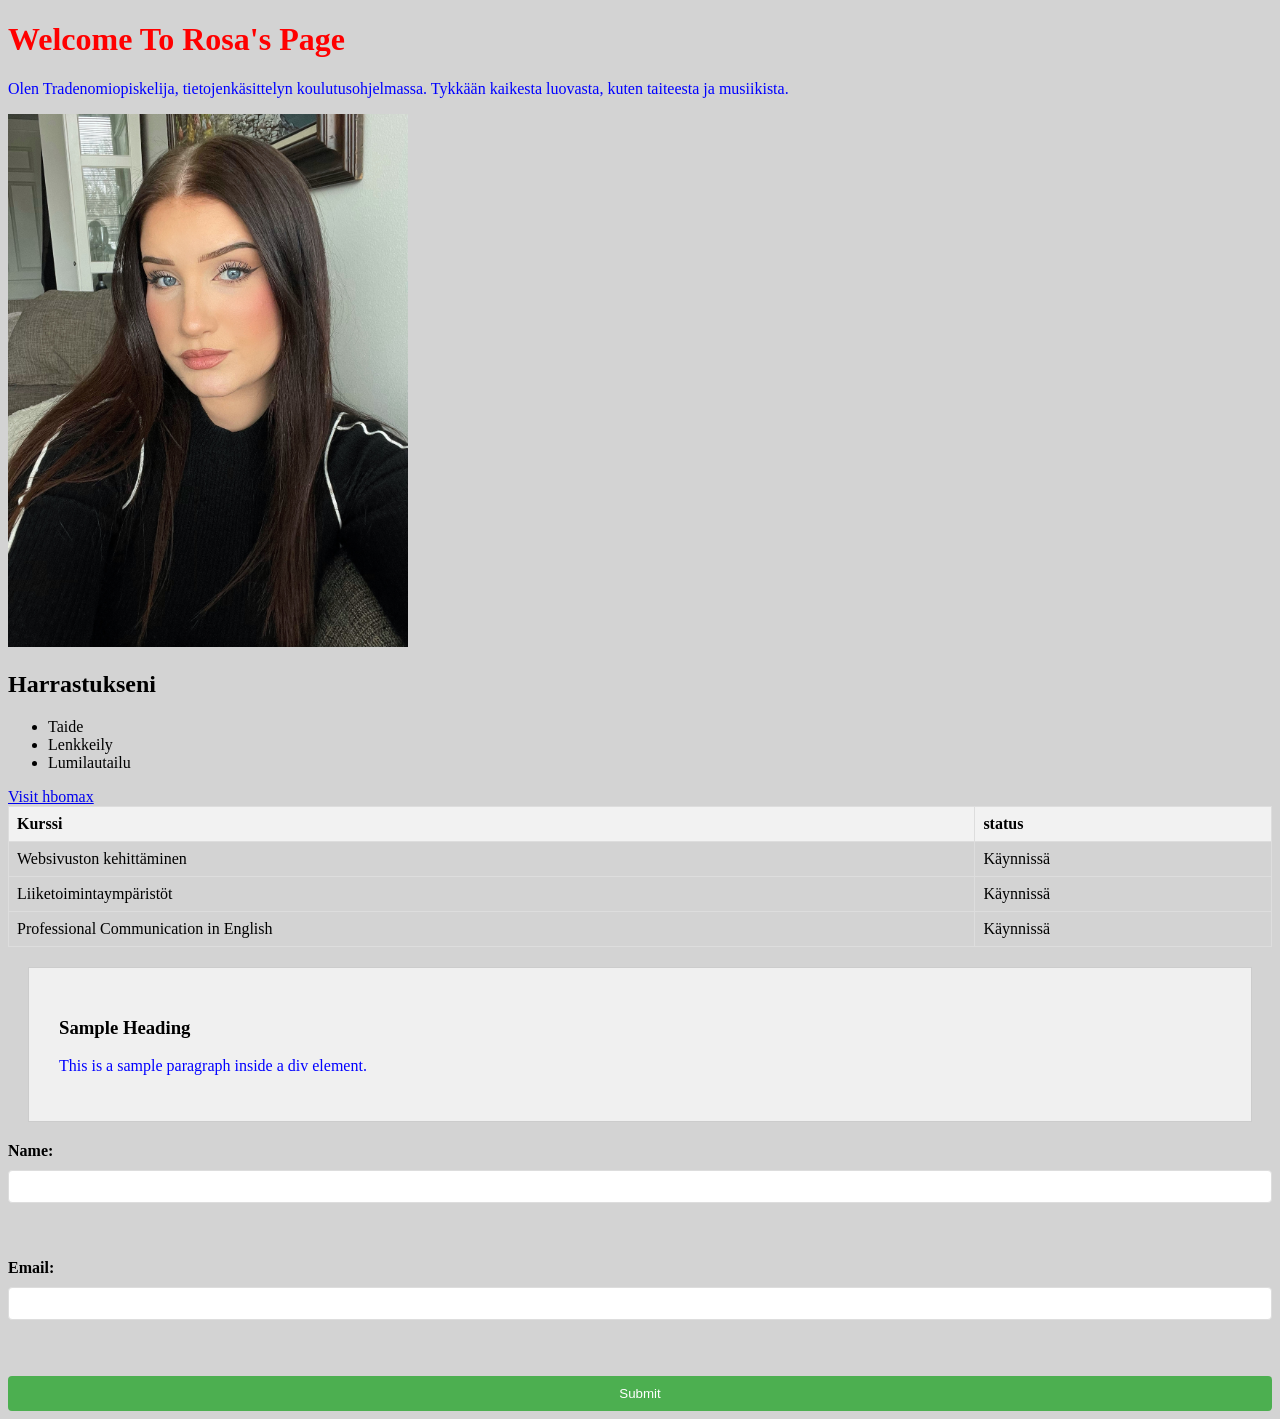
==== index.html @ 65e0bff0 "Add initial HTML structure and CSS styles for Rosa's webpage" ====
<!DOCTYPE html>
<html lang="fi">

<head>
    <meta charset="UTF-8">
    <meta name="viewport" content="width=device-width, initial-scale=1.0">
    <title> Rosan html sivu</title>

    <link rel="stylesheet" href="./style.css">

</head>

<body>

    <h1 style="color: red;">Welcome To Rosa's Page</h1>
    <p>
        Olen Tradenomiopiskelija, tietojenkäsittelyn koulutusohjelmassa. Tykkään
        kaikesta luovasta, kuten taiteesta ja musiikista.
    </p>
    <img src="omakuva.JPG" width="400" alt="kuvalinkki on rikki...">

    <h2>Harrastukseni</h2>
    <ul>
        <li>Taide</li>
        <li>Lenkkeily</li>
        <li>Lumilautailu</li>
    </ul>
    <a href="https://www.hbomax.com/fi/fi">Visit hbomax</a>

    <table>
        <tr>
            <th>Kurssi</th>
            <th>status</th>
        </tr>
        <tr>
            <td>Websivuston kehittäminen</td>
            <td>Käynnissä</td>
        </tr>
        <tr>
            <td>Liiketoimintaympäristöt</td>
            <td>Käynnissä</td>
        </tr>
        <tr>
            <td>Professional Communication in English</td>
            <td>Käynnissä</td>
        </tr>
    </table>

    <div class="content-box">
        <h3>Sample Heading</h3>
        <p>This is a sample paragraph inside a div element.</p>
    </div>

    <form>
        <label for="name">Name:</label>
        <input type="text" id="name" name="name">
        <br>
        <br>
        <label for="email">Email:</label>
        <input type="email" id="email" name="email">
        <br>
        <br>
        <input type="submit" value="Submit">
    </form>
</body>

</html>
---- style.css ----
p {
      color: blue;
    }
    
    body {
      background-color: lightgray;
    }
    
    h1 {
      font-size: 2em;
    }
    .content-box {
  padding: 30px;
  margin: 20px;
  background-color: #f0f0f0;
  border: 1px solid #ccc;
}
table {
      width: 100%;
      border-collapse: collapse;
    }
    
    th, td {
      border: 1px solid #ddd;
      padding: 8px;
      text-align: left;
    }
    
    th {
      background-color: #f2f2f2;
    }
    
    form {
      display: flex;
      flex-direction: column;
      gap: 10px;
    }
    
    label {
      font-weight: bold;
    }
    
    input[type="text"], input[type="email"] {
      padding: 8px;
      border: 1px solid #ddd;
      border-radius: 4px;
    }
    
    input[type="submit"] {
      background-color: #4CAF50;
      color: white;
      padding: 10px;
      border: none;
      border-radius: 4px;
      cursor: pointer;
    }
    
    input[type="submit"]:hover {
      background-color: #45a049;
    }
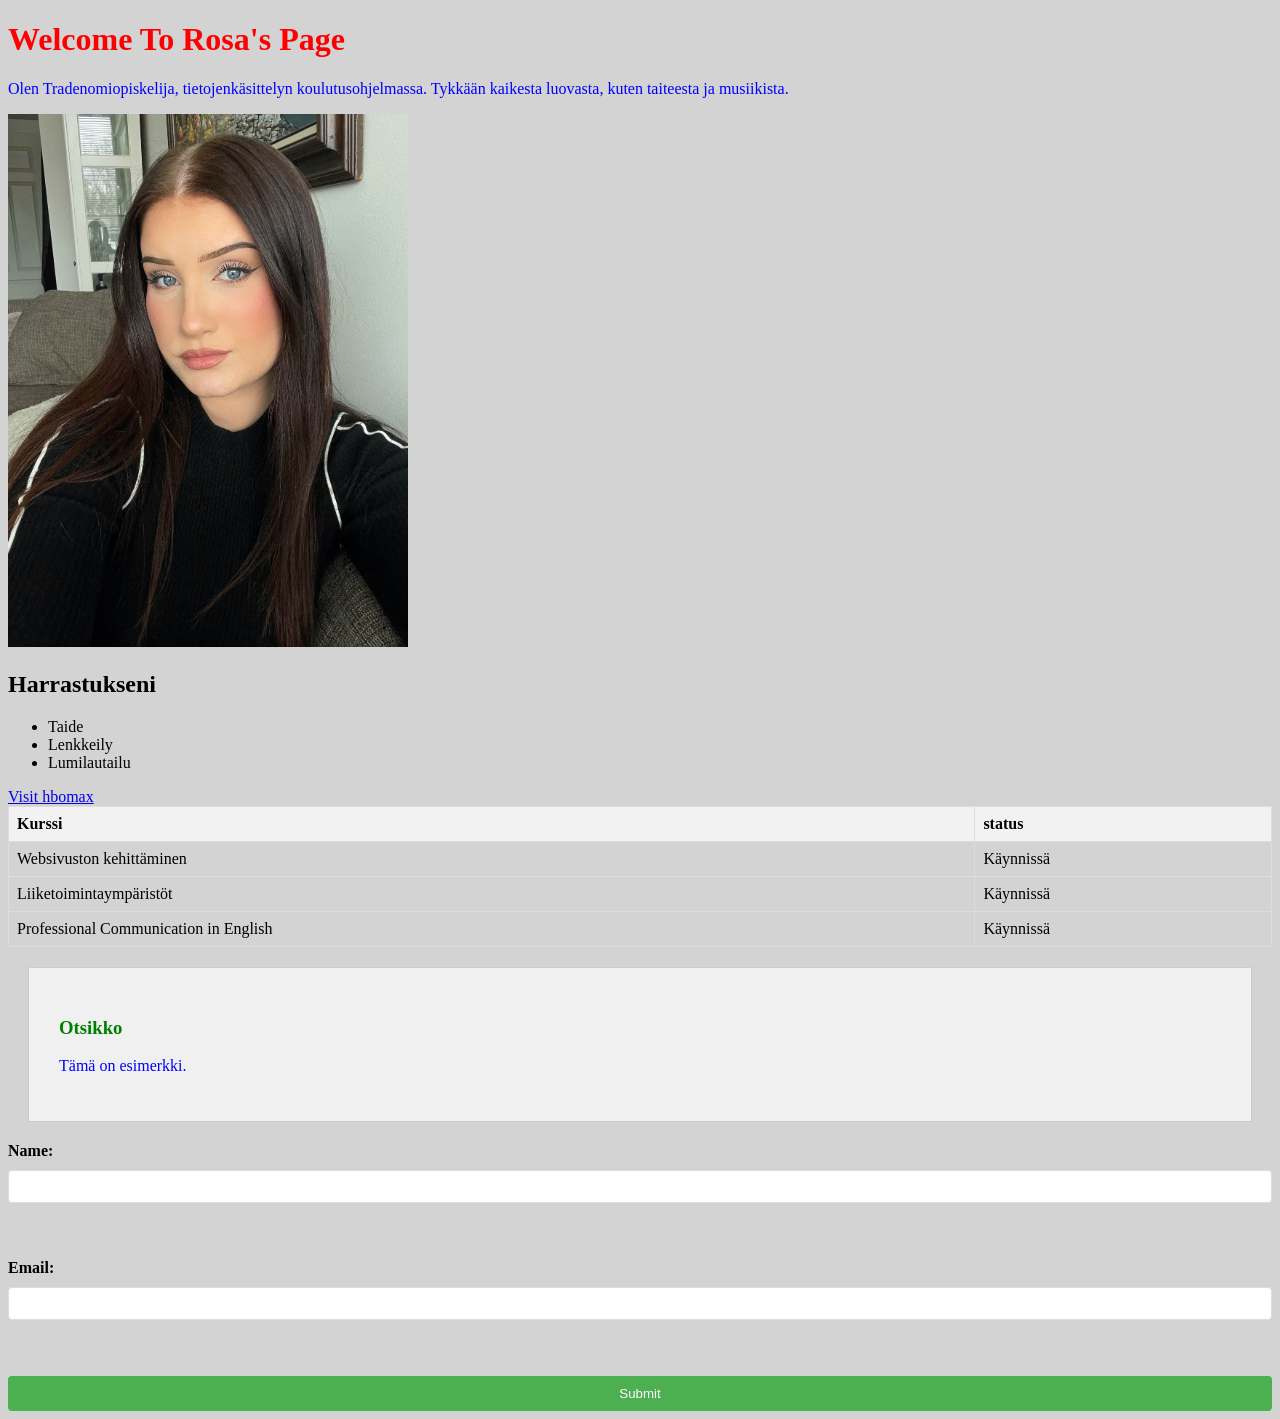
==== commit 1206a9c3: "lisätty tyylit" ====
--- a/index.html
+++ b/index.html
@@ -7,6 +7,12 @@
     <title> Rosan html sivu</title>
 
     <link rel="stylesheet" href="./style.css">
+
+    <style>
+    h3 {
+      color: green;
+    }
+    </style>
 
 </head>
 
@@ -47,8 +53,8 @@
     </table>
 
     <div class="content-box">
-        <h3>Sample Heading</h3>
-        <p>This is a sample paragraph inside a div element.</p>
+        <h3>Otsikko</h3>
+        <p>Tämä on esimerkki.</p>
     </div>
 
     <form>
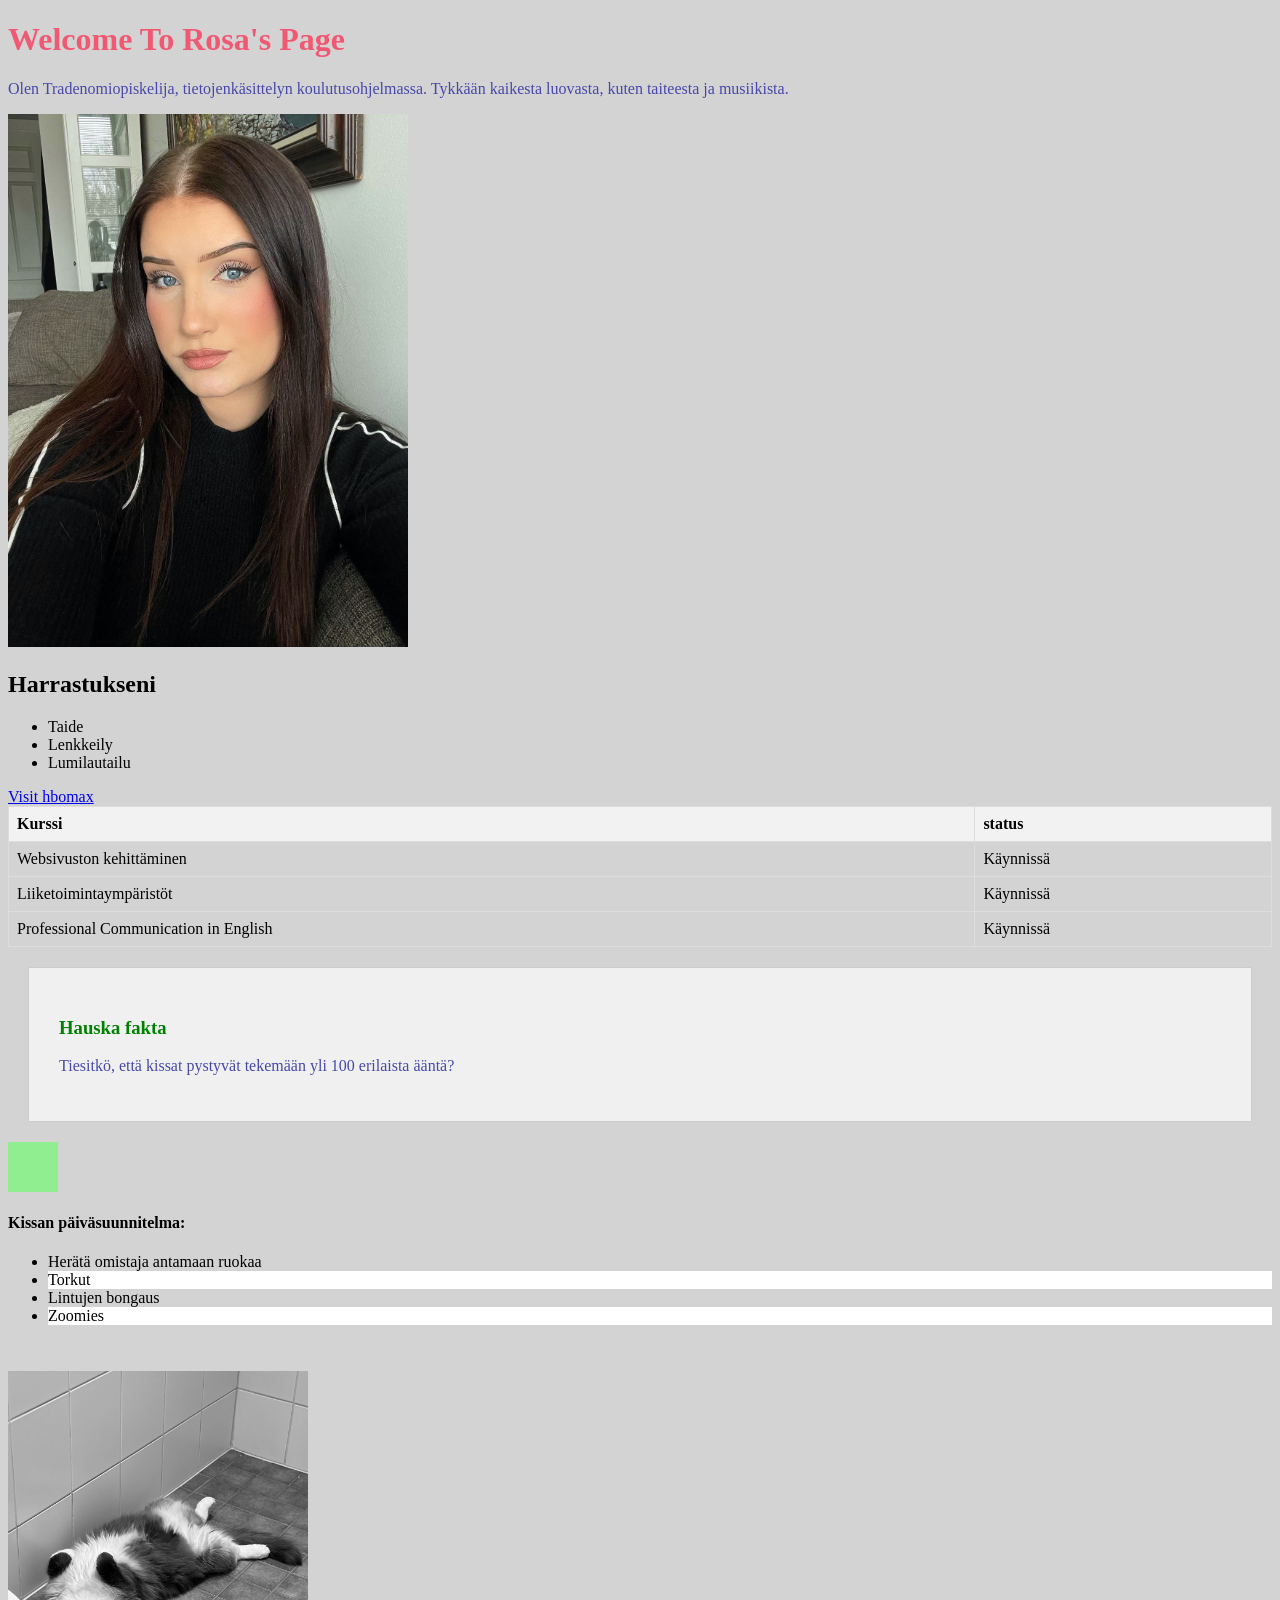
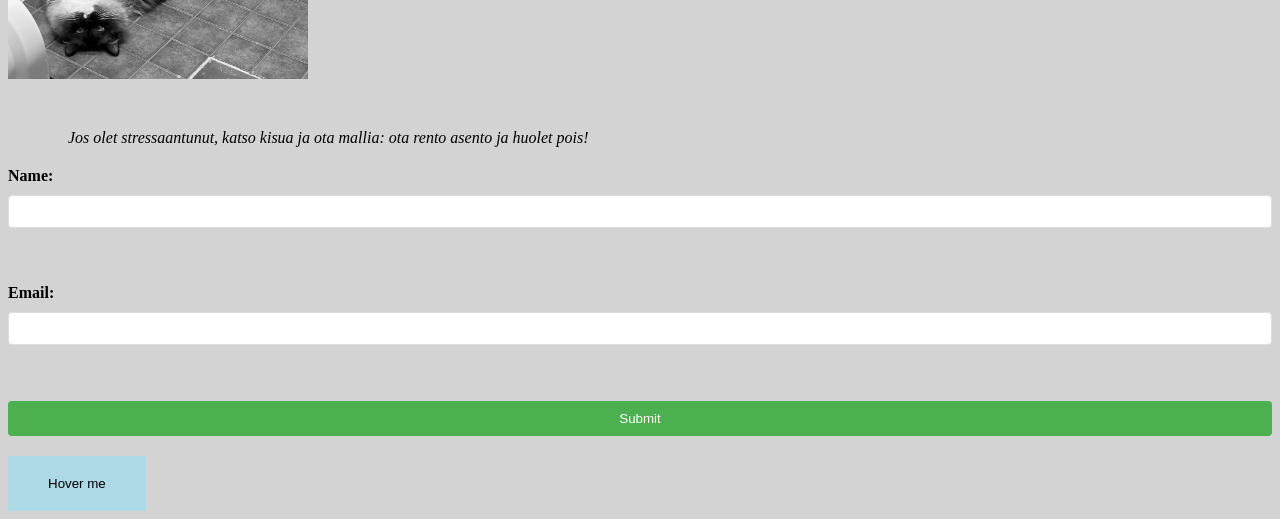
==== commit 8f7365b4: "Add files via upload" ====
--- a/index.html
+++ b/index.html
@@ -18,7 +18,7 @@
 
 <body>
 
-    <h1 style="color: red;">Welcome To Rosa's Page</h1>
+    <h1 style="color: rgb(241, 89, 114);">Welcome To Rosa's Page</h1>
     <p>
         Olen Tradenomiopiskelija, tietojenkäsittelyn koulutusohjelmassa. Tykkään
         kaikesta luovasta, kuten taiteesta ja musiikista.
@@ -53,9 +53,24 @@
     </table>
 
     <div class="content-box">
-        <h3>Otsikko</h3>
-        <p>Tämä on esimerkki.</p>
+        <h3>Hauska fakta</h3>
+        <p>Tiesitkö, että kissat pystyvät tekemään yli 100 erilaista ääntä?</p>
     </div>
+
+    <div class="animation-box"></div>
+<h4 class="pseudo-otsikko">Kissan päiväsuunnitelma: </h4>
+<ul class="pseudo-list">
+        <li>Herätä omistaja antamaan ruokaa</li>
+        <li>Torkut</li>
+        <li>Lintujen bongaus</li>
+        <li>Zoomies</li>
+      </ul>
+
+      <img src="kisu.jpg" alt="kisu" class="filter-image">
+
+<blockquote class="quote">
+        Jos olet stressaantunut, katso kisua ja ota mallia: ota rento asento ja huolet pois!
+      </blockquote>
 
     <form>
         <label for="name">Name:</label>
@@ -68,6 +83,7 @@
         <br>
         <input type="submit" value="Submit">
     </form>
+    <button class="transition-button">Hover me</button>
 </body>
 
-</html>+</html>
--- a/style.css
+++ b/style.css
@@ -1,5 +1,5 @@
 p {
-      color: blue;
+      color: rgb(72, 72, 171);
     }
     
     body {
@@ -57,4 +57,69 @@
     
     input[type="submit"]:hover {
       background-color: #45a049;
-    }+    }
+
+    .transition-button {
+        background-color: lightblue;
+        padding: 20px 40px;
+        border: none;
+        cursor: pointer;
+        transition: background-color 0.3s ease;
+        margin-top: 20px;
+      }
+      
+      .transition-button:hover {
+        background-color: lightcoral;
+      }
+      .animation-box {
+        width: 50px;
+        height: 50px;
+        background-color: lightgreen;
+        position: relative;
+        animation: move 2s infinite alternate;
+        margin-top: 20px;
+        margin-bottom: 20px;
+      }
+      
+      @keyframes move {
+        from {
+          left: 0;
+        }
+        to {
+          left: 100px;
+        }
+      }
+      .pseudo-list li:nth-child(odd) {
+        background-color: lightgray;
+      }
+      
+      .pseudo-list li:nth-child(even) {
+        background-color: white;
+      }
+
+      .filter-image {
+        filter: grayscale(100%);
+        transition: filter 0.3s ease;
+        width: 300px;
+        height: auto;
+        margin: 30px 0;
+      }
+      
+      .filter-image:hover {
+        filter: grayscale(0%);
+      }
+      .quote {
+        position: relative;
+        padding-left: 20px;
+        font-style: italic;
+        margin-bottom: 20px;
+      }
+      
+      .quote::before {
+        content: '“';
+        font-size: 40px;
+        position: absolute;
+        left: 0;
+        top: 0;
+        color: lightgray;
+      }
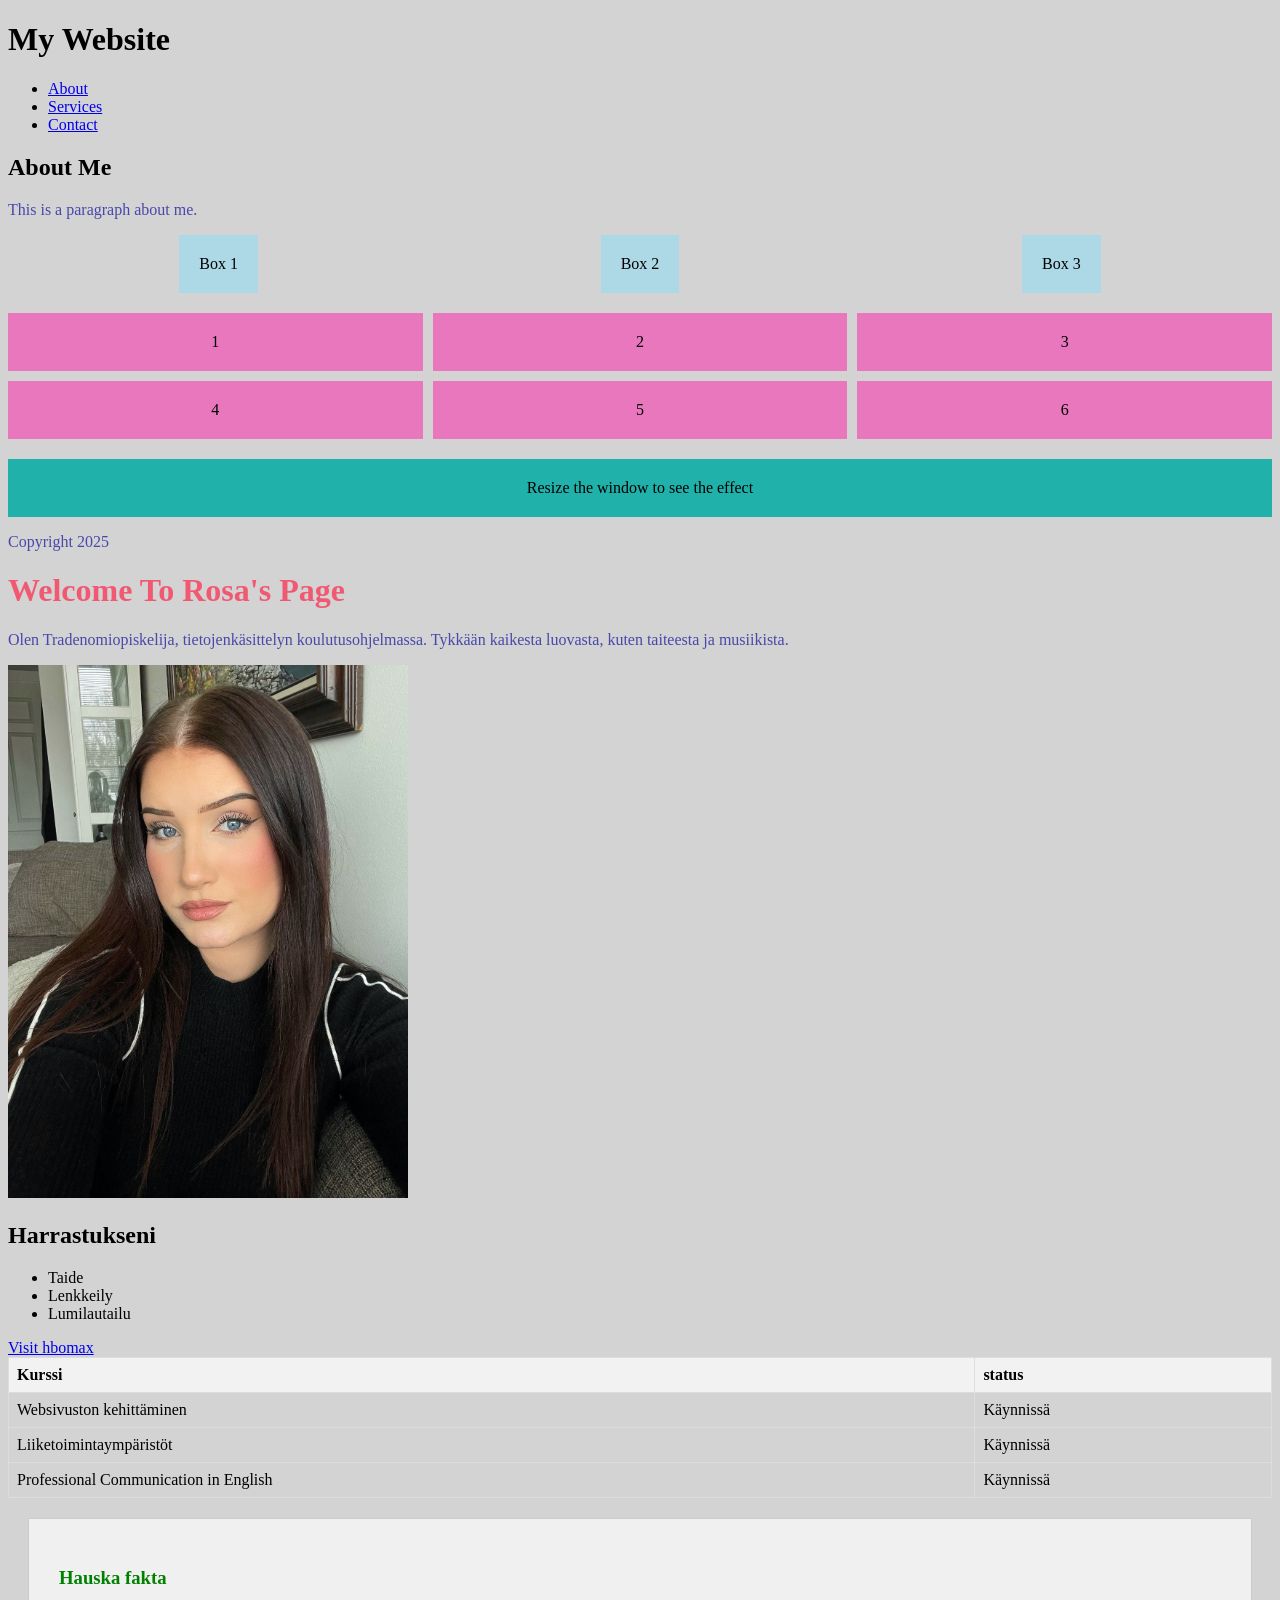
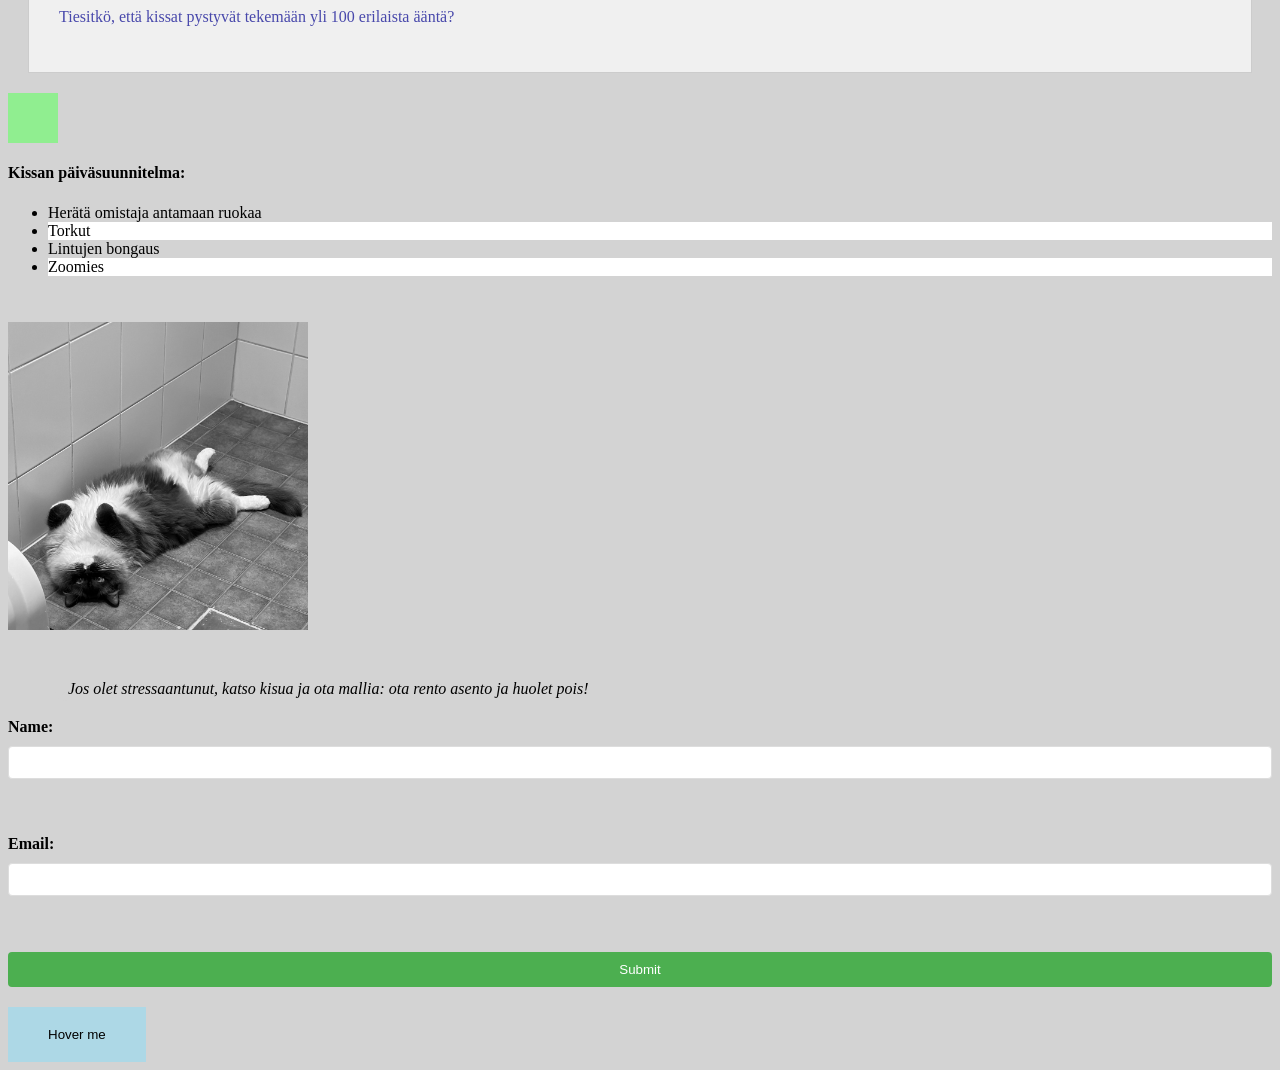
==== commit 7a32b60d: "Add files via upload" ====
--- a/index.html
+++ b/index.html
@@ -18,6 +18,42 @@
 
 <body>
 
+<header>
+  <h1>My Website</h1>
+  <nav>
+    <ul>
+      <li><a href="#about">About</a></li>
+      <li><a href="#services">Services</a></li>
+      <li><a href="#contact">Contact</a></li>
+    </ul>
+  </nav>
+</header>
+
+<main>
+  <section id="about">
+    <h2>About Me</h2>
+    <p>This is a paragraph about me.</p>
+    <div class="flex-container">
+  <div class="box">Box 1</div>
+  <div class="box">Box 2</div>
+  <div class="box">Box 3</div>
+</div>
+  </section>
+  <div class="grid-container">
+  <div class="grid-item">1</div>
+  <div class="grid-item">2</div>
+  <div class="grid-item">3</div>
+  <div class="grid-item">4</div>
+  <div class="grid-item">5</div>
+  <div class="grid-item">6</div>
+</div>
+<div class="responsive-box">Resize the window to see the effect</div>
+</main>
+
+<footer>
+  <p>Copyright 2025</p>
+</footer>
+
     <h1 style="color: rgb(241, 89, 114);">Welcome To Rosa's Page</h1>
     <p>
         Olen Tradenomiopiskelija, tietojenkäsittelyn koulutusohjelmassa. Tykkään
@@ -31,7 +67,7 @@
         <li>Lenkkeily</li>
         <li>Lumilautailu</li>
     </ul>
-    <a href="https://www.hbomax.com/fi/fi">Visit hbomax</a>
+    <a href="https://www.hbomax.com/fi/fi">Visit hbomax </a>
 
     <table>
         <tr>
@@ -84,6 +120,7 @@
         <input type="submit" value="Submit">
     </form>
     <button class="transition-button">Hover me</button>
+
 </body>
 
 </html>
--- a/style.css
+++ b/style.css
@@ -122,4 +122,43 @@
         left: 0;
         top: 0;
         color: lightgray;
-      }+      }
+      .grid-container {
+  display: grid;
+  grid-template-columns: repeat(3, 1fr);
+  grid-gap: 10px;
+}
+
+.grid-item {
+  background-color: rgb(232, 119, 190);
+  padding: 20px;
+  text-align: center;
+}
+      .flex-container {
+  display: flex;
+  justify-content: space-around;
+  align-items: center;
+}
+
+.box {
+  background-color: lightblue;
+  padding: 20px;
+  text-align: center;
+  margin-bottom: 20px;
+}
+.responsive-box {
+  padding: 20px;
+  text-align: center;
+  margin-top: 20px;
+}
+@media (max-width: 750px) {
+  .responsive-box {
+    background-color: rgb(246, 131, 131);
+  }
+}
+
+@media (min-width: 600px) {
+  .responsive-box {
+    background-color: lightseagreen;
+  }
+}
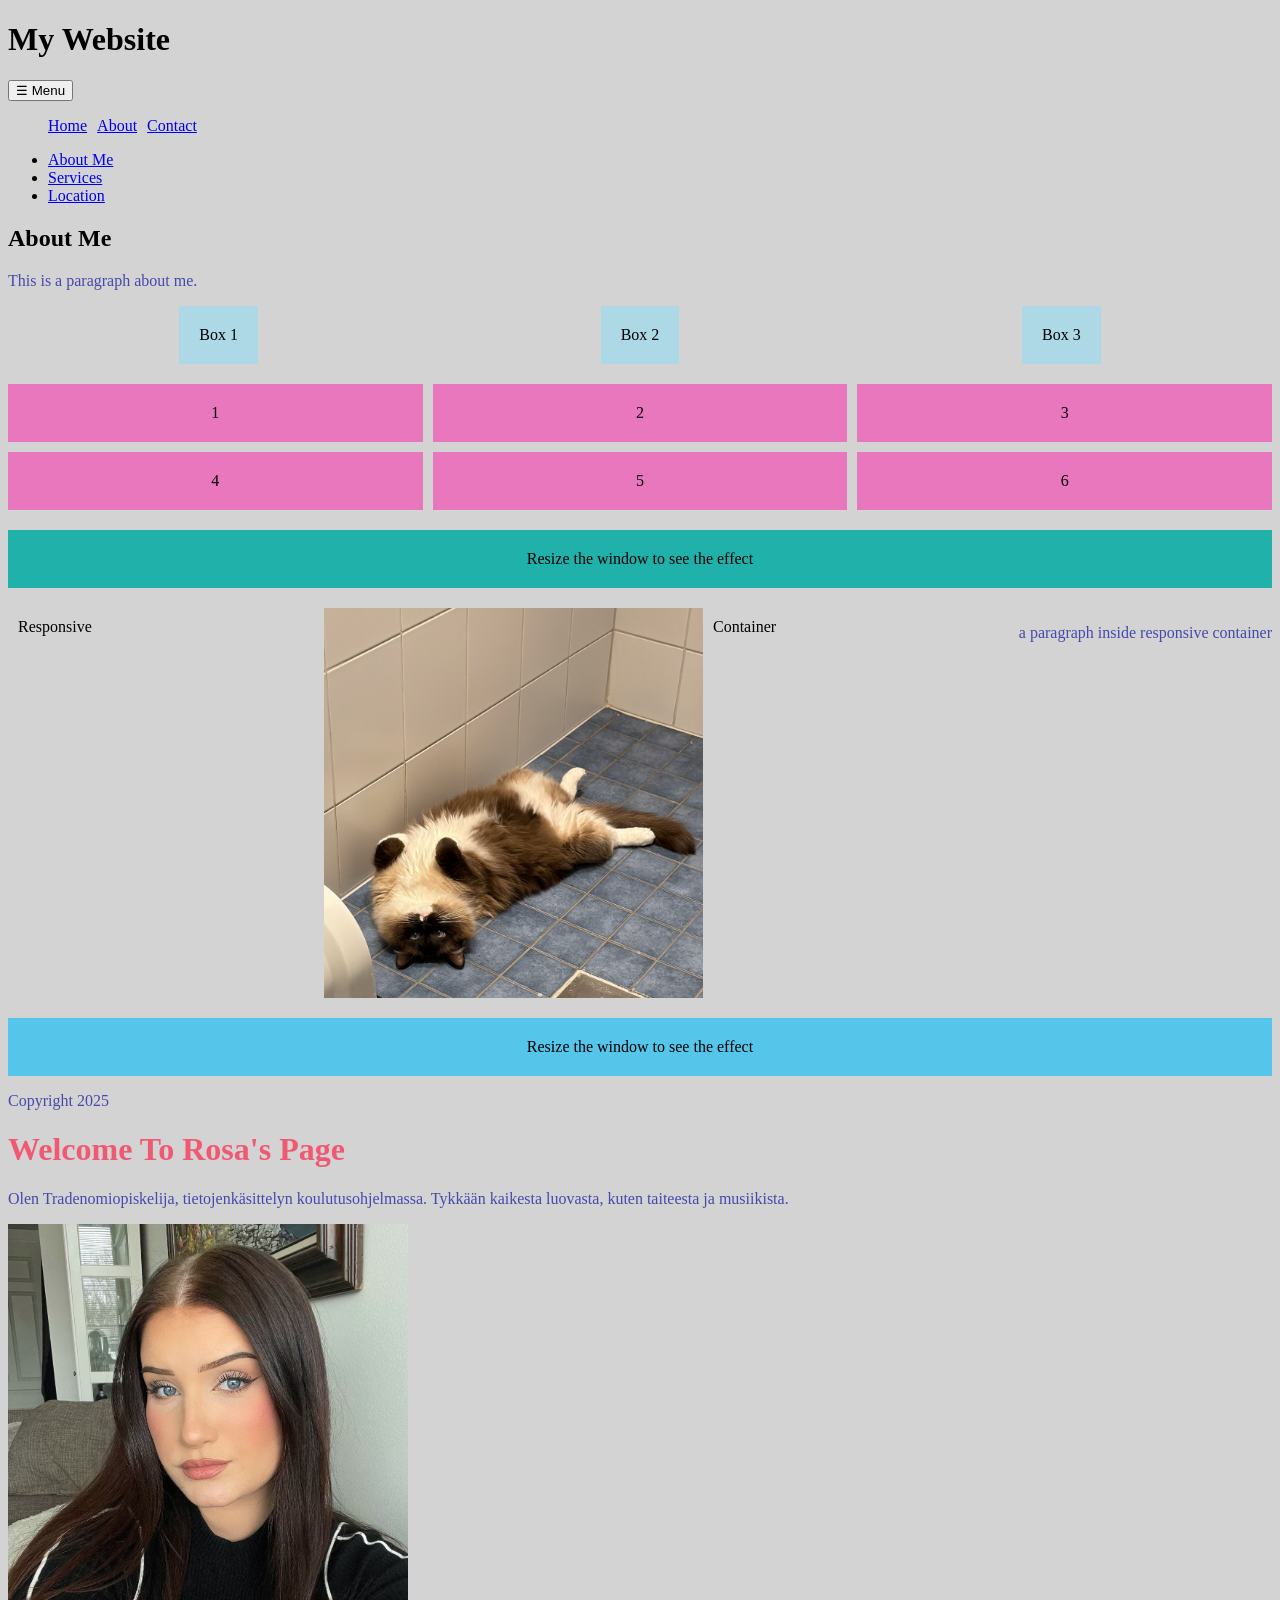
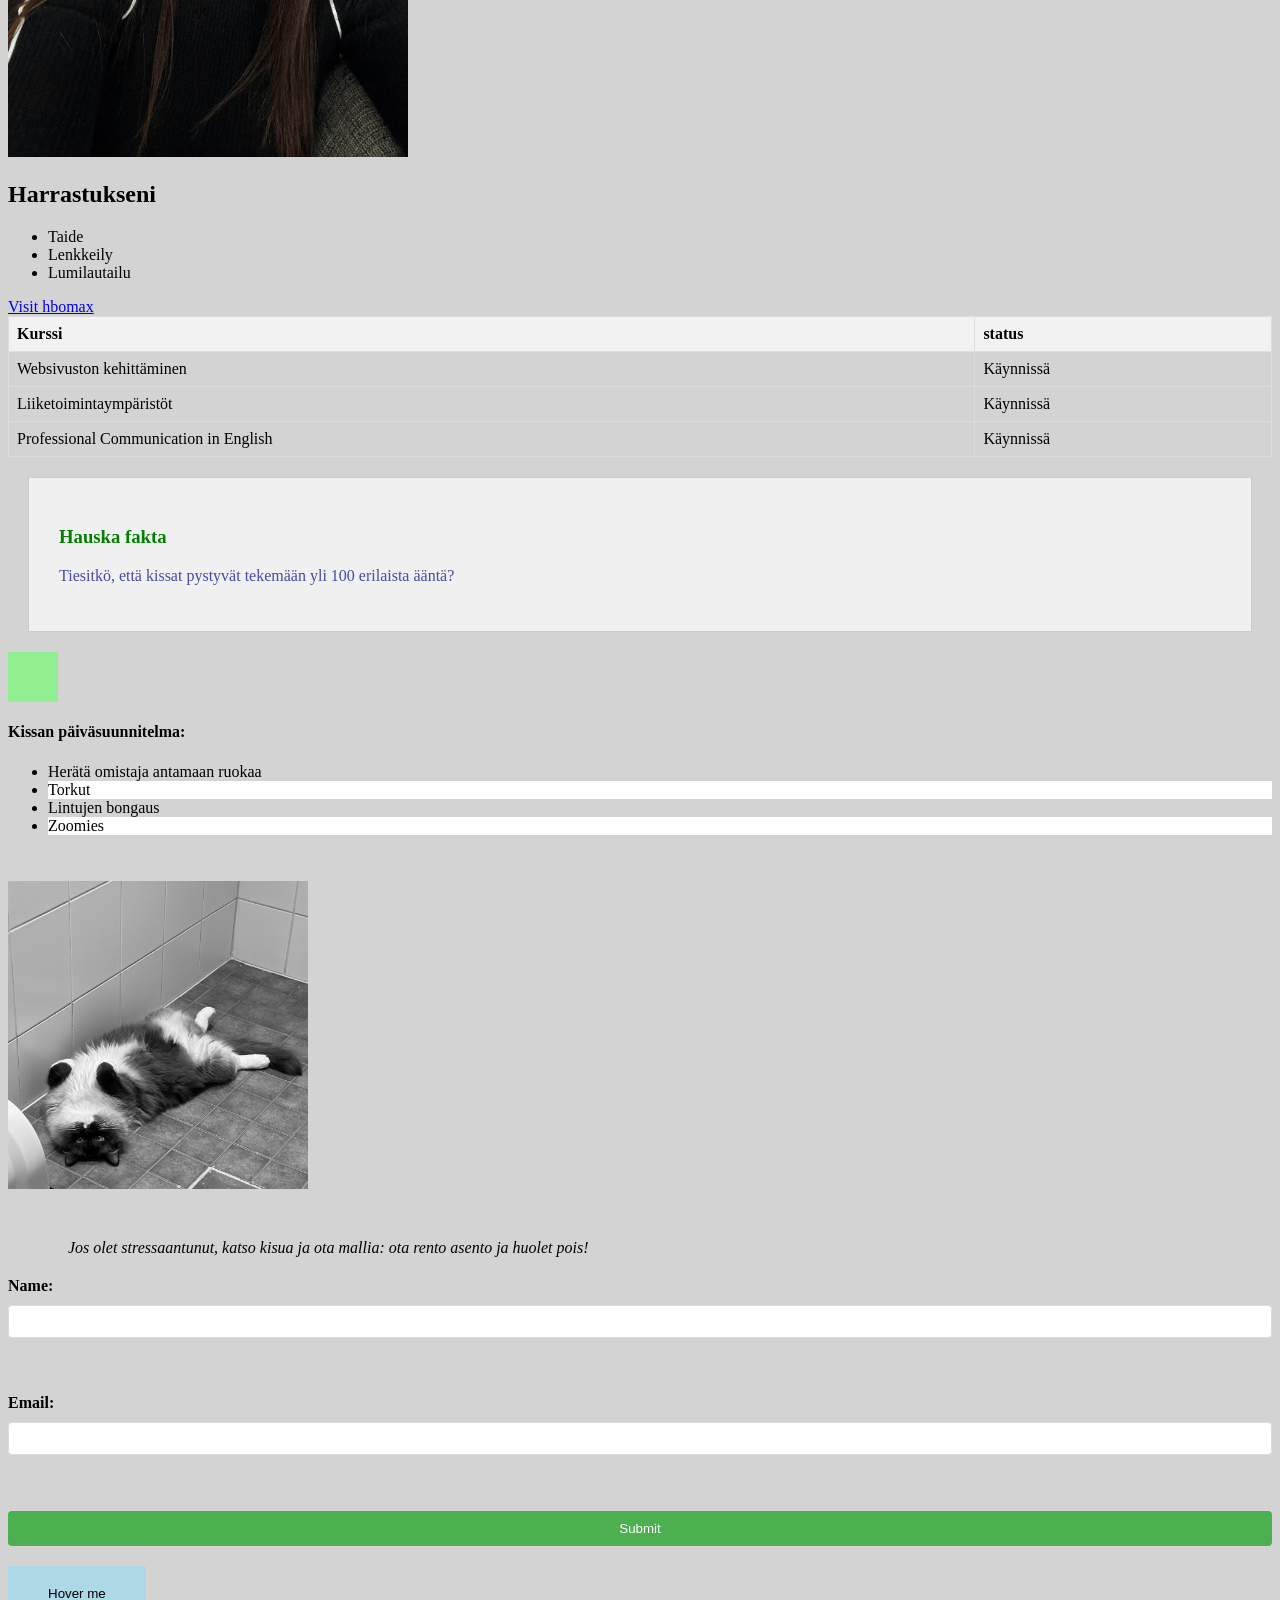
==== commit 96ed5933: "Add files via upload" ====
--- a/index.html
+++ b/index.html
@@ -20,11 +20,19 @@
 
 <header>
   <h1>My Website</h1>
+  <nav class="responsive-nav">
+      <button class="menu-toggle">☰ Menu</button>
+      <ul class="nav-list">
+        <li><a href="#">Home</a></li>
+        <li><a href="#">About</a></li>
+        <li><a href="#">Contact</a></li>
+      </ul>
+    </nav>
   <nav>
     <ul>
-      <li><a href="#about">About</a></li>
+      <li><a href="#about">About Me</a></li>
       <li><a href="#services">Services</a></li>
-      <li><a href="#contact">Contact</a></li>
+      <li><a href="#contact">Location</a></li>
     </ul>
   </nav>
 </header>
@@ -48,6 +56,15 @@
   <div class="grid-item">6</div>
 </div>
 <div class="responsive-box">Resize the window to see the effect</div>
+
+<div class="responsive-container">
+      <div class="column">Responsive</div>
+      <img src="kisu.jpg" alt="Responsive Image" class="responsive-image">
+      <div class="column">Container</div>
+      <p>a paragraph inside responsive container</p>
+    </div>
+    <div class="media-query-box">Resize the window to see the effect</div>
+
 </main>
 
 <footer>
@@ -123,4 +140,4 @@
 
 </body>
 
-</html>
+</html>
--- a/style.css
+++ b/style.css
@@ -161,4 +161,58 @@
   .responsive-box {
     background-color: lightseagreen;
   }
-}+}
+.responsive-container {
+  margin-top: 20px;
+      display: flex;
+      flex-wrap: wrap;
+    }
+    
+    .column {
+      flex: 1;
+      padding: 10px;
+    }
+    
+    @media (max-width: 600px) {
+      .column {
+        flex: 100%;
+      }
+    }
+    .responsive-image {
+      width: 30%;
+      height: auto;
+      max-width: 100%;
+      height: auto;
+    }
+.media-query-box {
+  margin-top: 20px;
+      padding: 20px;
+      text-align: center;
+    }
+    
+    @media (max-width: 600px) {
+      .media-query-box {
+        background-color: rgb(167, 42, 42);
+      }
+    }
+    
+    @media (min-width: 601px) {
+      .media-query-box {
+        background-color: rgb(85, 197, 234);
+      }
+    }
+    .responsive-nav .nav-list {
+      display: flex;
+      list-style: none;
+      gap: 10px;
+    }
+    
+    @media (max-width: 600px) {
+      .responsive-nav .nav-list {
+        display: none;
+      }
+    
+      .responsive-nav .menu-toggle {
+        display: block;
+      }
+    }
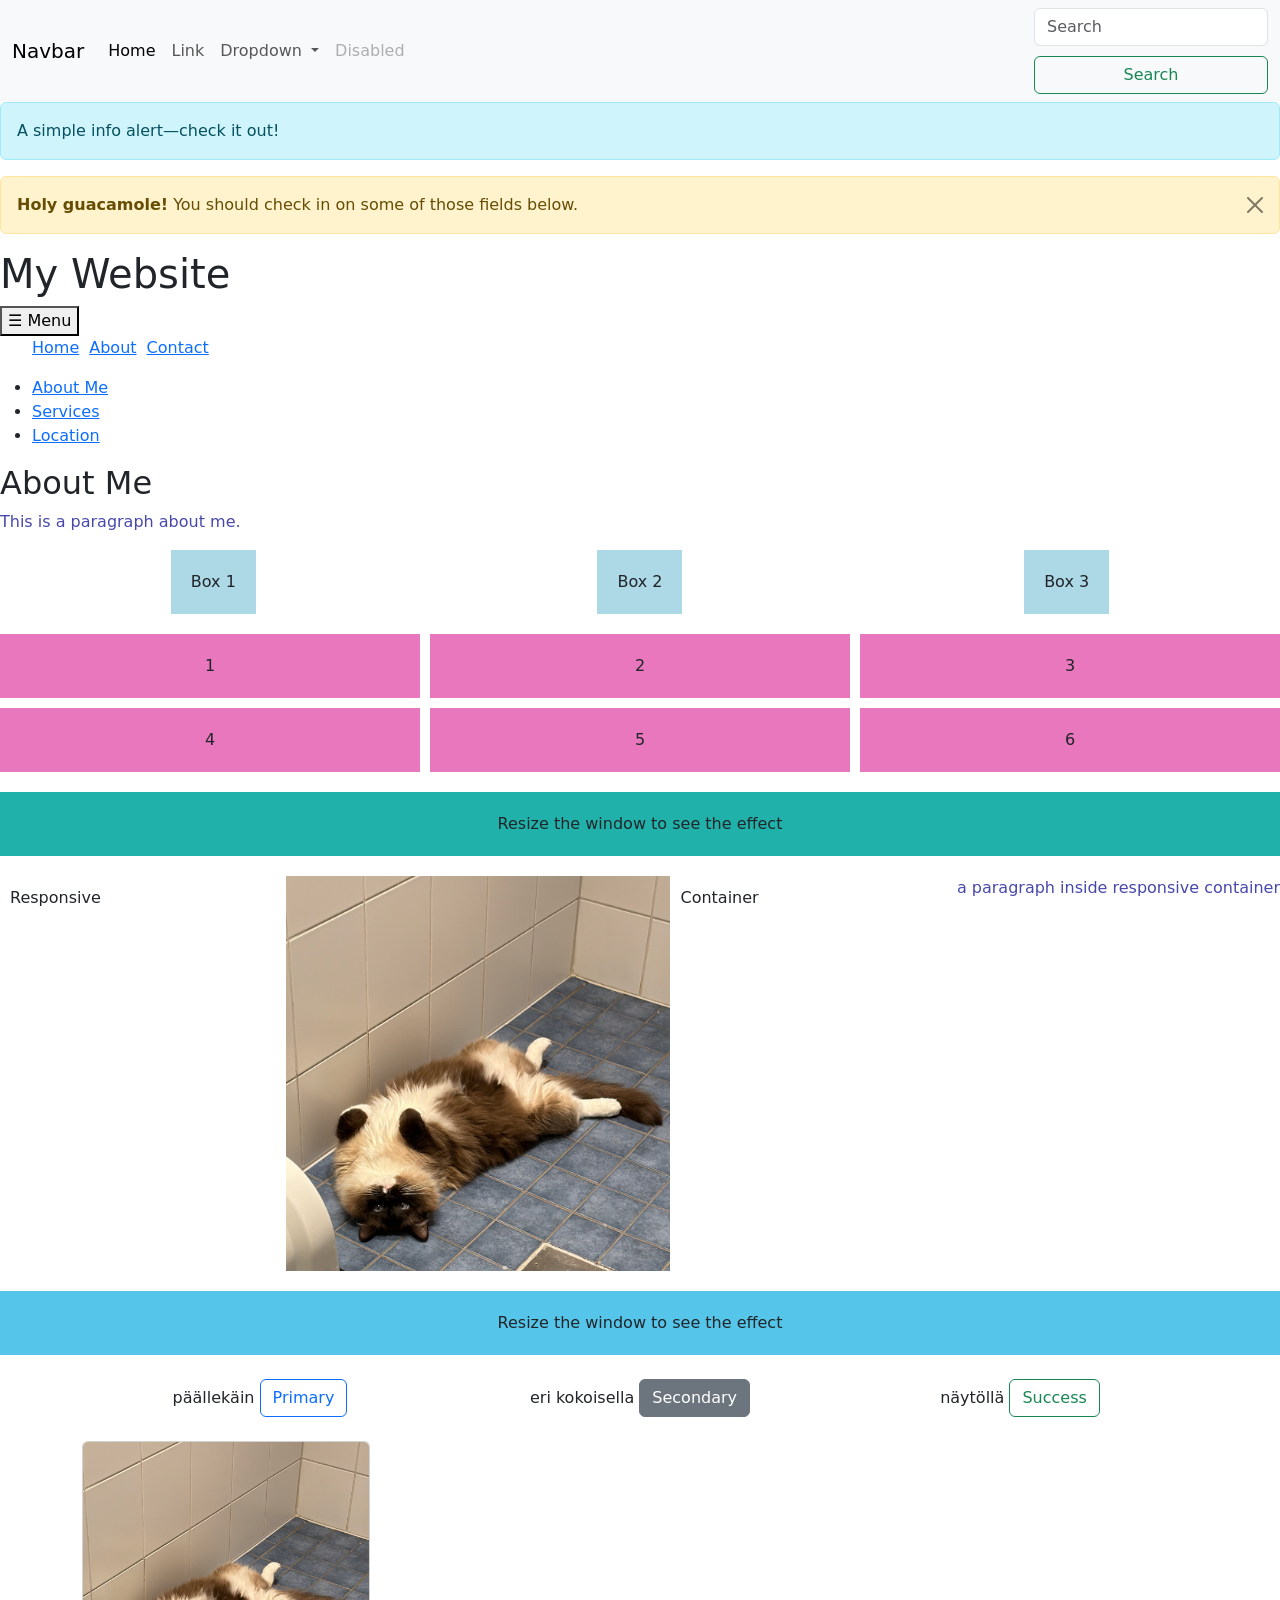
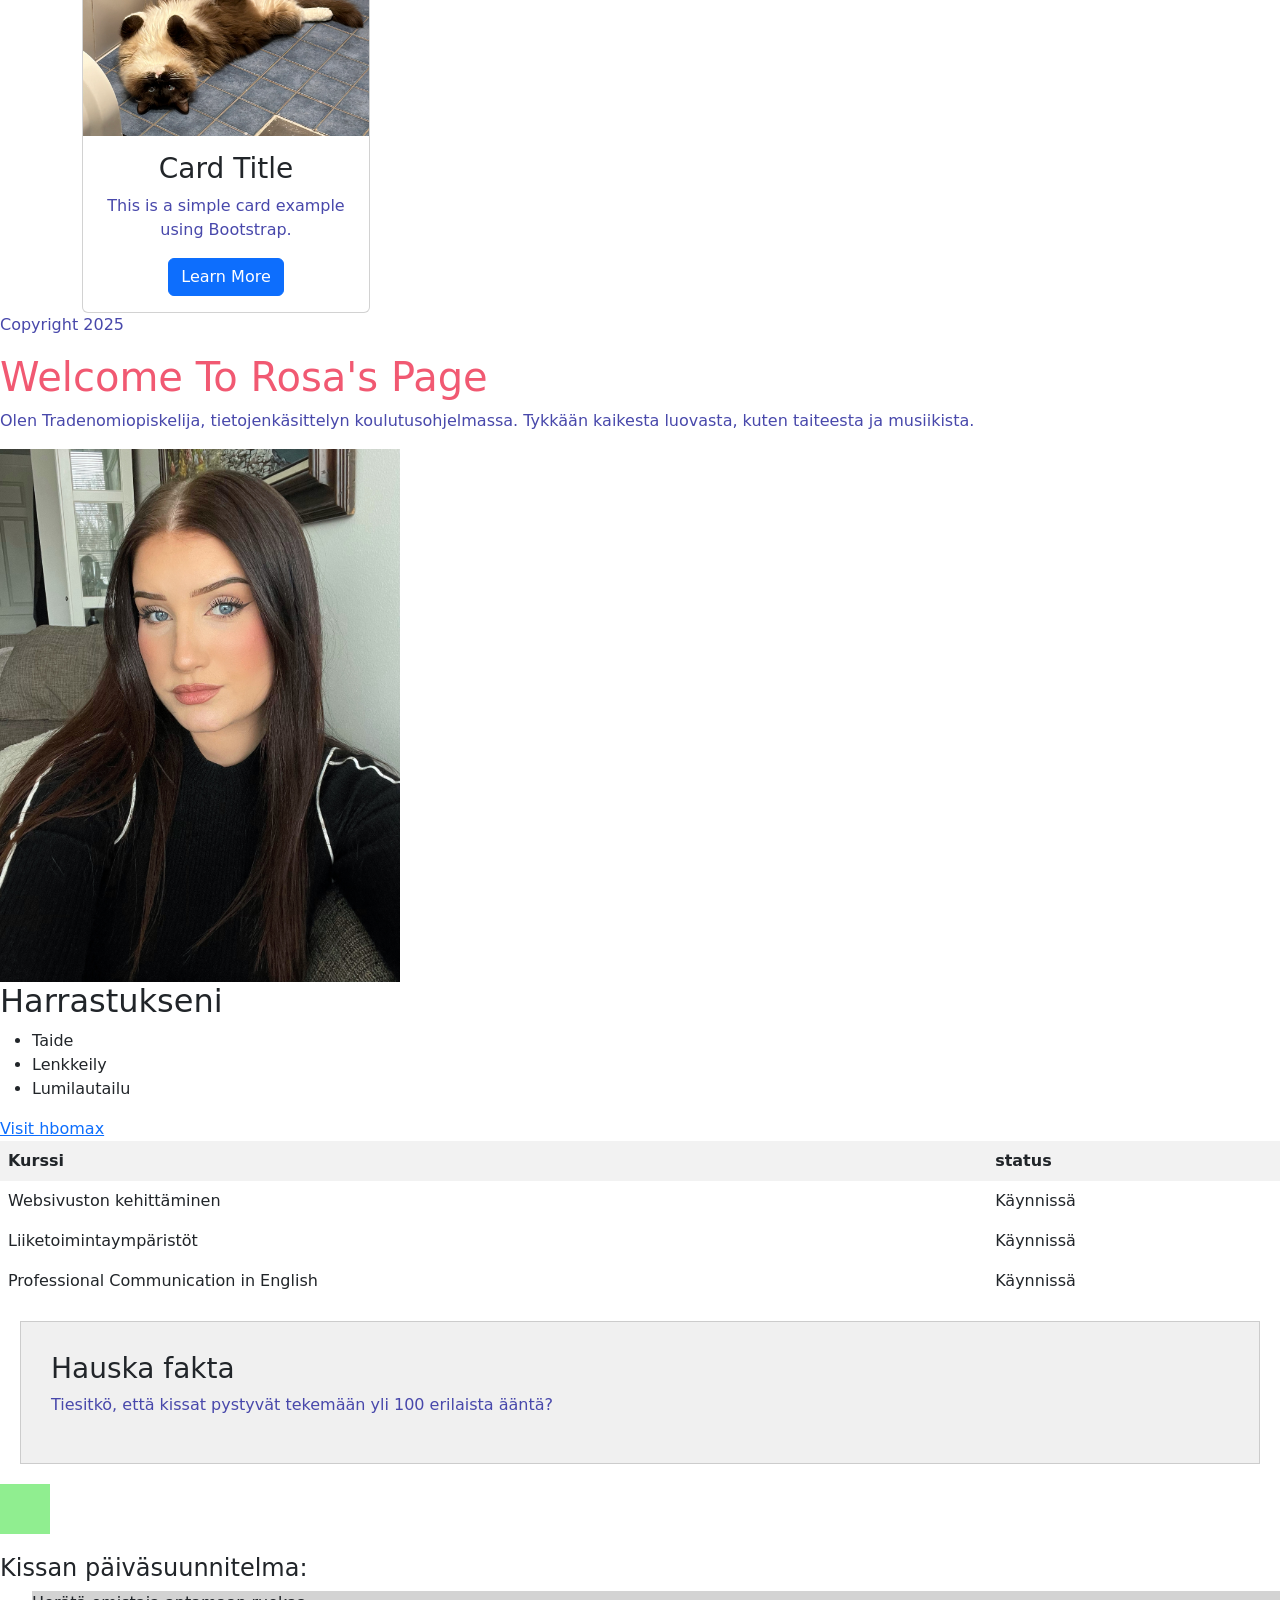
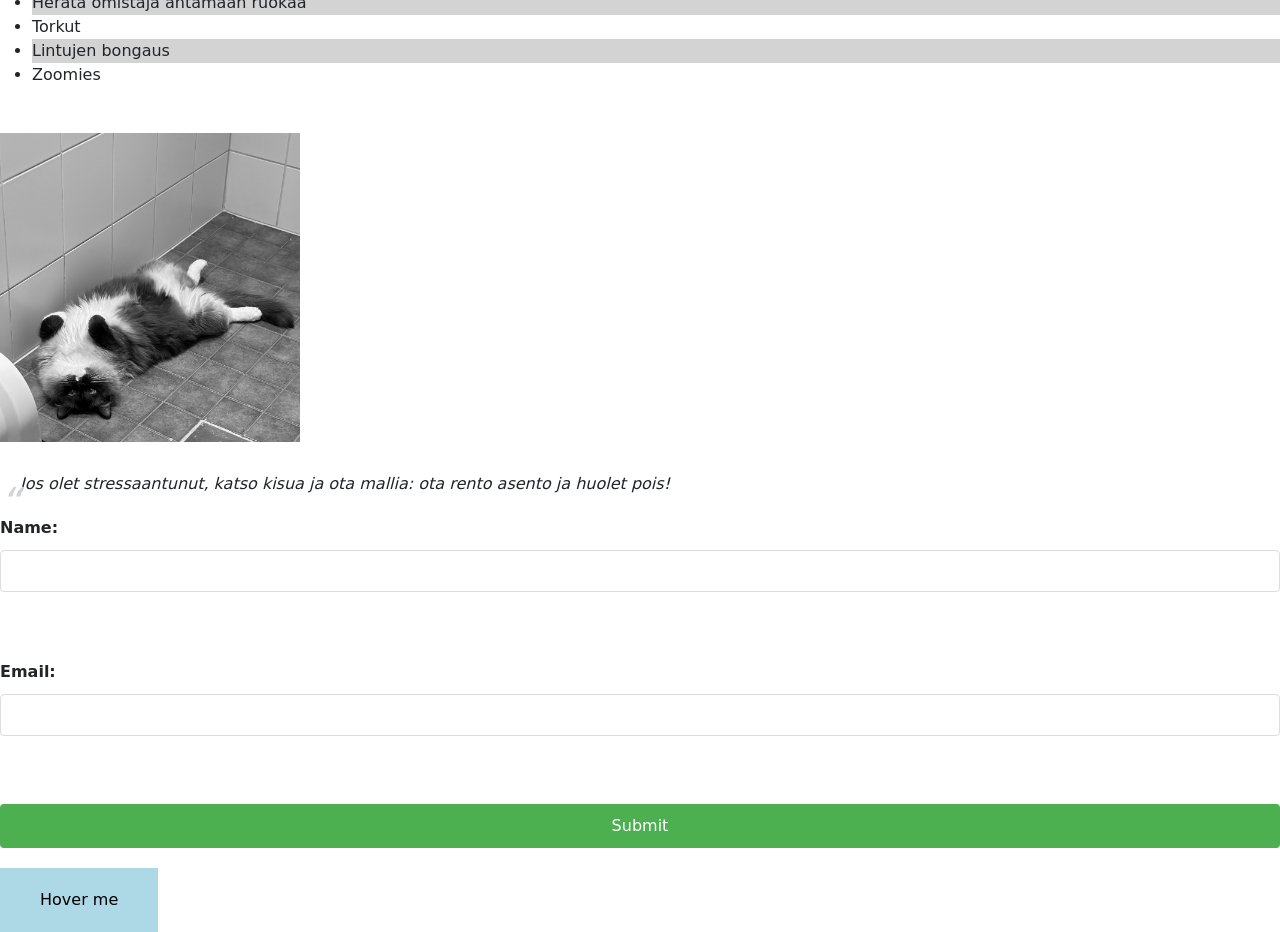
==== commit b06c2737: "Add files via upload" ====
--- a/index.html
+++ b/index.html
@@ -13,12 +13,58 @@
       color: green;
     }
     </style>
+    <link href="https://cdn.jsdelivr.net/npm/bootstrap@5.3.0/dist/css/bootstrap.min.css" rel="stylesheet">
 
 </head>
 
 <body>
 
 <header>
+  <nav class="navbar navbar-expand-lg bg-body-tertiary">
+  <div class="container-fluid">
+    <a class="navbar-brand" href="#">Navbar</a>
+    <button class="navbar-toggler" type="button" data-bs-toggle="collapse" data-bs-target="#navbarSupportedContent" aria-controls="navbarSupportedContent" aria-expanded="false" aria-label="Toggle navigation">
+      <span class="navbar-toggler-icon"></span>
+    </button>
+    <div class="collapse navbar-collapse" id="navbarSupportedContent">
+      <ul class="navbar-nav me-auto mb-2 mb-lg-0">
+        <li class="nav-item">
+          <a class="nav-link active" aria-current="page" href="#">Home</a>
+        </li>
+        <li class="nav-item">
+          <a class="nav-link" href="#">Link</a>
+        </li>
+        <li class="nav-item dropdown">
+          <a class="nav-link dropdown-toggle" href="#" role="button" data-bs-toggle="dropdown" aria-expanded="false">
+            Dropdown
+          </a>
+          <ul class="dropdown-menu">
+            <li><a class="dropdown-item" href="#">Action</a></li>
+            <li><a class="dropdown-item" href="#">Another action</a></li>
+            <li><hr class="dropdown-divider"></li>
+            <li><a class="dropdown-item" href="#">Something else here</a></li>
+          </ul>
+        </li>
+        <li class="nav-item">
+          <a class="nav-link disabled" aria-disabled="true">Disabled</a>
+        </li>
+      </ul>
+      <form class="d-flex" role="search">
+        <input class="form-control me-2" type="search" placeholder="Search" aria-label="Search">
+        <button class="btn btn-outline-success" type="submit">Search</button>
+      </form>
+    </div>
+  </div>
+</nav>
+
+<div class="alert alert-info" role="alert">
+  A simple info alert—check it out!
+</div>
+<div class="alert alert-warning alert-dismissible fade show" role="alert">
+  <strong>Holy guacamole!</strong> You should check in on some of those fields below.
+  <button type="button" class="btn-close" data-bs-dismiss="alert" aria-label="Close"></button>
+</div>
+
   <h1>My Website</h1>
   <nav class="responsive-nav">
       <button class="menu-toggle">☰ Menu</button>
@@ -65,8 +111,34 @@
     </div>
     <div class="media-query-box">Resize the window to see the effect</div>
 
+<div class="container text-center mt-4">
+  <div class="row">
+    <div class="col">
+      päällekäin
+      <button type="button" class="btn btn-outline-primary">Primary</button>
+    </div>
+    <div class="col">
+      eri kokoisella
+      <button type="button" class="btn btn-secondary">Secondary</button>
+    </div>
+    <div class="col">
+      näytöllä
+      <button type="button" class="btn btn-outline-success">Success</button>
+    </div>
+  </div>
+
+<div class="card mt-4" style="width: 18rem;">
+  <img src="kisu.jpg" class="card-img-top" alt="Card Image">
+  <div class="card-body">
+    <h3 class="card-title">Card Title</h3>
+    <p class="card-text">This is a simple card example using Bootstrap.</p>
+    <a href="#" class="btn btn-primary">Learn More</a>
+  </div>
+</div>
+
+</div>
+
 </main>
-
 <footer>
   <p>Copyright 2025</p>
 </footer>
@@ -138,6 +210,8 @@
     </form>
     <button class="transition-button">Hover me</button>
 
+    <script src="https://cdn.jsdelivr.net/npm/bootstrap@5.3.0/dist/js/bootstrap.bundle.min.js"></script>
+
 </body>
 
 </html>
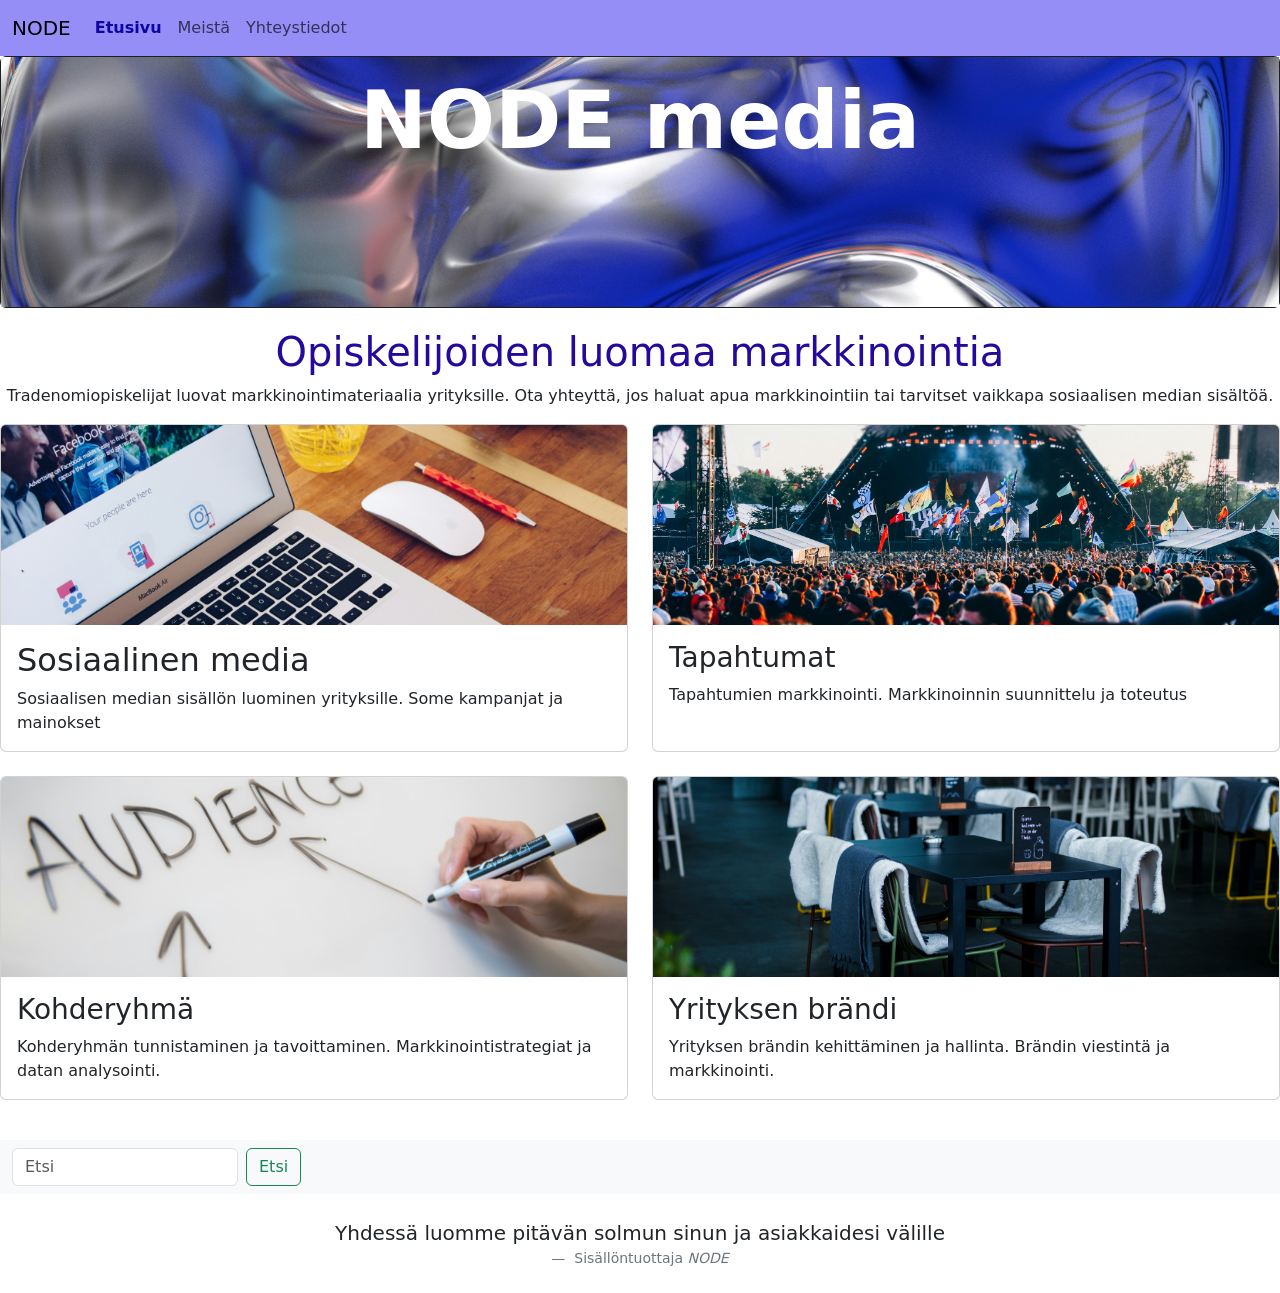
==== commit 1a8d06cd: "Add files via upload" ====
--- a/index.html
+++ b/index.html
@@ -1,217 +1,118 @@
 <!DOCTYPE html>
 <html lang="fi">
-
 <head>
     <meta charset="UTF-8">
     <meta name="viewport" content="width=device-width, initial-scale=1.0">
-    <title> Rosan html sivu</title>
-
-    <link rel="stylesheet" href="./style.css">
-
-    <style>
-    h3 {
-      color: green;
-    }
-    </style>
+    <title>rosan websivu</title>
+    <link rel="stylesheet" href="style.css"> 
     <link href="https://cdn.jsdelivr.net/npm/bootstrap@5.3.0/dist/css/bootstrap.min.css" rel="stylesheet">
-
 </head>
-
 <body>
-
-<header>
-  <nav class="navbar navbar-expand-lg bg-body-tertiary">
+    <nav class="navbar navbar-expand-lg custom-navbar">
   <div class="container-fluid">
-    <a class="navbar-brand" href="#">Navbar</a>
-    <button class="navbar-toggler" type="button" data-bs-toggle="collapse" data-bs-target="#navbarSupportedContent" aria-controls="navbarSupportedContent" aria-expanded="false" aria-label="Toggle navigation">
+    <a class="navbar-brand" href="index.html">NODE</a>
+    <button class="navbar-toggler" type="button" data-bs-toggle="collapse" data-bs-target="#navbarNav" aria-controls="navbarNav" aria-expanded="false" aria-label="Toggle navigation">
       <span class="navbar-toggler-icon"></span>
     </button>
-    <div class="collapse navbar-collapse" id="navbarSupportedContent">
-      <ul class="navbar-nav me-auto mb-2 mb-lg-0">
+    <div class="collapse navbar-collapse" id="navbarNav">
+      <ul class="navbar-nav">
         <li class="nav-item">
-          <a class="nav-link active" aria-current="page" href="#">Home</a>
+          <a class="nav-link active" aria-current="page" href="index.html">Etusivu</a>
         </li>
         <li class="nav-item">
-          <a class="nav-link" href="#">Link</a>
-        </li>
-        <li class="nav-item dropdown">
-          <a class="nav-link dropdown-toggle" href="#" role="button" data-bs-toggle="dropdown" aria-expanded="false">
-            Dropdown
-          </a>
-          <ul class="dropdown-menu">
-            <li><a class="dropdown-item" href="#">Action</a></li>
-            <li><a class="dropdown-item" href="#">Another action</a></li>
-            <li><hr class="dropdown-divider"></li>
-            <li><a class="dropdown-item" href="#">Something else here</a></li>
-          </ul>
+          <a class="nav-link" href="about.html">Meistä</a>
         </li>
         <li class="nav-item">
-          <a class="nav-link disabled" aria-disabled="true">Disabled</a>
+          <a class="nav-link" href="contact.html">Yhteystiedot</a>
         </li>
       </ul>
-      <form class="d-flex" role="search">
-        <input class="form-control me-2" type="search" placeholder="Search" aria-label="Search">
-        <button class="btn btn-outline-success" type="submit">Search</button>
-      </form>
     </div>
   </div>
 </nav>
 
-<div class="alert alert-info" role="alert">
-  A simple info alert—check it out!
-</div>
-<div class="alert alert-warning alert-dismissible fade show" role="alert">
-  <strong>Holy guacamole!</strong> You should check in on some of those fields below.
-  <button type="button" class="btn-close" data-bs-dismiss="alert" aria-label="Close"></button>
-</div>
-
-  <h1>My Website</h1>
-  <nav class="responsive-nav">
-      <button class="menu-toggle">☰ Menu</button>
-      <ul class="nav-list">
-        <li><a href="#">Home</a></li>
-        <li><a href="#">About</a></li>
-        <li><a href="#">Contact</a></li>
-      </ul>
-    </nav>
-  <nav>
-    <ul>
-      <li><a href="#about">About Me</a></li>
-      <li><a href="#services">Services</a></li>
-      <li><a href="#contact">Location</a></li>
-    </ul>
-  </nav>
-</header>
-
 <main>
-  <section id="about">
-    <h2>About Me</h2>
-    <p>This is a paragraph about me.</p>
-    <div class="flex-container">
-  <div class="box">Box 1</div>
-  <div class="box">Box 2</div>
-  <div class="box">Box 3</div>
-</div>
-  </section>
-  <div class="grid-container">
-  <div class="grid-item">1</div>
-  <div class="grid-item">2</div>
-  <div class="grid-item">3</div>
-  <div class="grid-item">4</div>
-  <div class="grid-item">5</div>
-  <div class="grid-item">6</div>
-</div>
-<div class="responsive-box">Resize the window to see the effect</div>
-
-<div class="responsive-container">
-      <div class="column">Responsive</div>
-      <img src="kisu.jpg" alt="Responsive Image" class="responsive-image">
-      <div class="column">Container</div>
-      <p>a paragraph inside responsive container</p>
-    </div>
-    <div class="media-query-box">Resize the window to see the effect</div>
-
-<div class="container text-center mt-4">
-  <div class="row">
-    <div class="col">
-      päällekäin
-      <button type="button" class="btn btn-outline-primary">Primary</button>
-    </div>
-    <div class="col">
-      eri kokoisella
-      <button type="button" class="btn btn-secondary">Secondary</button>
-    </div>
-    <div class="col">
-      näytöllä
-      <button type="button" class="btn btn-outline-success">Success</button>
-    </div>
-  </div>
-
-<div class="card mt-4" style="width: 18rem;">
-  <img src="kisu.jpg" class="card-img-top" alt="Card Image">
-  <div class="card-body">
-    <h3 class="card-title">Card Title</h3>
-    <p class="card-text">This is a simple card example using Bootstrap.</p>
-    <a href="#" class="btn btn-primary">Learn More</a>
+<div class="card text-bg-dark">
+  <img src="metallic.jpg" class="card-img rounded-0" alt="background" style="height: 250px; object-fit: cover;">
+  <div class="card-img-overlay">
+    <h5 class="card-title text-center display-1 fw-bold mb-3">NODE media</h5>
   </div>
 </div>
 
+<!-- Teksti workshop mallien mukaan-->
+<div style="margin-top: 20px; text-align: center;">
+    <h1 style="color: rgb(38, 9, 156);">Opiskelijoiden luomaa markkinointia</h1>
+    <p>
+        Tradenomiopiskelijat luovat markkinointimateriaalia yrityksille. Ota yhteyttä, jos haluat apua markkinointiin tai tarvitset vaikkapa sosiaalisen median sisältöä.
+    </p>
 </div>
 
+ <!-- laatikoiden ja bannerin väliin jätetty tilaa, laatikot md-6 koska 12 osaa ja haluan kaksi laatikkoa vierekkäin-->
+  <!-- kuvat nimetty tasa-kuvat css varten-->
+ <div class="row mt-3">
+ <div class="container-fluid">
+  <div class="row justify-content-center g-4 mb-4">
+  <div class="col-md-6">
+    <div class="card h-100">
+      <img src="socialmedia.jpg" class="card-img-top tasa-kuvat" alt="kuva">
+      <div class="card-body">
+        <h2 class="card-title">Sosiaalinen media</h2>
+        <p class="card-text">Sosiaalisen median sisällön luominen yrityksille. Some kampanjat ja mainokset</p>
+      </div>
+    </div>
+  </div>
+  <div class="col-md-6">
+    <div class="card h-100">
+      <img src="festival.jpg" class="card-img-top tasa-kuvat" alt="kuva">
+      <div class="card-body">
+        <h3 class="card-title">Tapahtumat</h3>
+        <p class="card-text">Tapahtumien markkinointi. Markkinoinnin suunnittelu ja toteutus</p>
+      </div>
+    </div>
+  </div>
+  <div class="col-md-6">
+    <div class="card h-100">
+      <img src="audience.jpg" class="card-img-top tasa-kuvat" alt="kuva">
+      <div class="card-body">
+        <h3 class="card-title">Kohderyhmä</h3>
+        <p class="card-text">Kohderyhmän tunnistaminen ja tavoittaminen. Markkinointistrategiat ja datan analysointi.</p>
+      </div>
+    </div>
+  </div>
+  <div class="col-md-6">
+    <div class="card h-100">
+      <img src="ravintola.jpg" class="card-img-top tasa-kuvat" alt="kuva">
+      <div class="card-body">
+        <h3 class="card-title">Yrityksen brändi</h3>
+        <p class="card-text">Yrityksen brändin kehittäminen ja hallinta. Brändin viestintä ja markkinointi.</p>
+      </div>
+    </div>
+  </div>
+</div>
+</div>
+</div>
+
+<!-- asetteluun lisätty väli mb-4 on margin bottom 4-->
+<nav class="navbar bg-body-tertiary mt-3 mb-4">
+  <div class="container-fluid">
+    <form class="d-flex" role="search">
+      <input class="form-control me-2" type="search" placeholder="Etsi" aria-label="Search">
+      <button class="btn btn-outline-success" type="submit">Etsi</button>
+    </form>
+  </div>
+</nav>
+
+<!-- tähän joku kuva mikä kuvastaa yritystä?-->
+ <figure class="text-center mt-3 mb-4">
+  <blockquote class="blockquote">
+    <p> Yhdessä luomme pitävän solmun sinun ja asiakkaidesi välille</p>
+  </blockquote>
+  <figcaption class="blockquote-footer">
+    Sisällöntuottaja <cite title="Source Title">NODE</cite>
+  </figcaption>
+</figure>
+    
+  <script src="https://cdn.jsdelivr.net/npm/bootstrap@5.3.0/dist/js/bootstrap.bundle.min.js"></script>
 </main>
-<footer>
-  <p>Copyright 2025</p>
-</footer>
-
-    <h1 style="color: rgb(241, 89, 114);">Welcome To Rosa's Page</h1>
-    <p>
-        Olen Tradenomiopiskelija, tietojenkäsittelyn koulutusohjelmassa. Tykkään
-        kaikesta luovasta, kuten taiteesta ja musiikista.
-    </p>
-    <img src="omakuva.JPG" width="400" alt="kuvalinkki on rikki...">
-
-    <h2>Harrastukseni</h2>
-    <ul>
-        <li>Taide</li>
-        <li>Lenkkeily</li>
-        <li>Lumilautailu</li>
-    </ul>
-    <a href="https://www.hbomax.com/fi/fi">Visit hbomax </a>
-
-    <table>
-        <tr>
-            <th>Kurssi</th>
-            <th>status</th>
-        </tr>
-        <tr>
-            <td>Websivuston kehittäminen</td>
-            <td>Käynnissä</td>
-        </tr>
-        <tr>
-            <td>Liiketoimintaympäristöt</td>
-            <td>Käynnissä</td>
-        </tr>
-        <tr>
-            <td>Professional Communication in English</td>
-            <td>Käynnissä</td>
-        </tr>
-    </table>
-
-    <div class="content-box">
-        <h3>Hauska fakta</h3>
-        <p>Tiesitkö, että kissat pystyvät tekemään yli 100 erilaista ääntä?</p>
-    </div>
-
-    <div class="animation-box"></div>
-<h4 class="pseudo-otsikko">Kissan päiväsuunnitelma: </h4>
-<ul class="pseudo-list">
-        <li>Herätä omistaja antamaan ruokaa</li>
-        <li>Torkut</li>
-        <li>Lintujen bongaus</li>
-        <li>Zoomies</li>
-      </ul>
-
-      <img src="kisu.jpg" alt="kisu" class="filter-image">
-
-<blockquote class="quote">
-        Jos olet stressaantunut, katso kisua ja ota mallia: ota rento asento ja huolet pois!
-      </blockquote>
-
-    <form>
-        <label for="name">Name:</label>
-        <input type="text" id="name" name="name">
-        <br>
-        <br>
-        <label for="email">Email:</label>
-        <input type="email" id="email" name="email">
-        <br>
-        <br>
-        <input type="submit" value="Submit">
-    </form>
-    <button class="transition-button">Hover me</button>
-
-    <script src="https://cdn.jsdelivr.net/npm/bootstrap@5.3.0/dist/js/bootstrap.bundle.min.js"></script>
 
 </body>
-
 </html>
--- a/style.css
+++ b/style.css
@@ -1,110 +1,41 @@
-p {
-      color: rgb(72, 72, 171);
-    }
-    
-    body {
-      background-color: lightgray;
-    }
-    
-    h1 {
-      font-size: 2em;
-    }
-    .content-box {
-  padding: 30px;
-  margin: 20px;
-  background-color: #f0f0f0;
-  border: 1px solid #ccc;
+.custom-navbar {
+    background-color: #958ef7 !important;
 }
-table {
-      width: 100%;
-      border-collapse: collapse;
-    }
-    
-    th, td {
-      border: 1px solid #ddd;
-      padding: 8px;
-      text-align: left;
-    }
-    
-    th {
-      background-color: #f2f2f2;
-    }
-    
-    form {
-      display: flex;
-      flex-direction: column;
-      gap: 10px;
-    }
-    
-    label {
-      font-weight: bold;
-    }
-    
-    input[type="text"], input[type="email"] {
-      padding: 8px;
-      border: 1px solid #ddd;
-      border-radius: 4px;
-    }
-    
-    input[type="submit"] {
-      background-color: #4CAF50;
-      color: white;
-      padding: 10px;
-      border: none;
-      border-radius: 4px;
-      cursor: pointer;
-    }
-    
-    input[type="submit"]:hover {
-      background-color: #45a049;
-    }
-
-    .transition-button {
-        background-color: lightblue;
-        padding: 20px 40px;
-        border: none;
-        cursor: pointer;
-        transition: background-color 0.3s ease;
-        margin-top: 20px;
-      }
-      
-      .transition-button:hover {
-        background-color: lightcoral;
-      }
-      .animation-box {
-        width: 50px;
-        height: 50px;
-        background-color: lightgreen;
-        position: relative;
-        animation: move 2s infinite alternate;
-        margin-top: 20px;
-        margin-bottom: 20px;
-      }
-      
-      @keyframes move {
-        from {
-          left: 0;
-        }
-        to {
-          left: 100px;
-        }
-      }
-      .pseudo-list li:nth-child(odd) {
-        background-color: lightgray;
-      }
-      
-      .pseudo-list li:nth-child(even) {
-        background-color: white;
-      }
-
-      .filter-image {
+/* aktiivinen linkki korostuu värillä ja fontti lihavoituu*/
+.custom-navbar .nav-link.active {
+    color: #0e06a3 !important;
+    font-weight: bold !important;
+}
+/* kortin teksti siniseksi ja fontti courier newksi*/
+.sininen-kortti .card-body {
+    color: #0e06a3;
+    font-family: 'Courier New', monospace;
+}
+.sininen-kortti .card-title {
+    font-size: 1.5rem; 
+    font-weight: bold; 
+}
+.kuva-kortti .card-title {
+    font-family: 'Courier New', Courier, monospace;
+}
+.erikois-otsikko {
+    font-family: 'Courier New', Courier, monospace;
+    color: #0e06a3;
+    font-size: 2rem;
+    font-weight: bold;
+}
+/* siirtää bulletit listan sisälle*/
+ul {
+    list-style-position: inside;
+}
+/* kuva harmaaksi ja hoverilla värit takaisin. Opittu workshopissa */
+.filter-image {
         filter: grayscale(100%);
         transition: filter 0.3s ease;
-        width: 300px;
+        width: 400px;
         height: auto;
         margin: 30px 0;
       }
-      
       .filter-image:hover {
         filter: grayscale(0%);
       }
@@ -114,105 +45,29 @@
         font-style: italic;
         margin-bottom: 20px;
       }
-      
-      .quote::before {
-        content: '“';
-        font-size: 40px;
-        position: absolute;
-        left: 0;
-        top: 0;
-        color: lightgray;
+      .kuvapari {
+        display: flex;
+        justify-content: center;
+        gap: 40px;
       }
-      .grid-container {
-  display: grid;
-  grid-template-columns: repeat(3, 1fr);
-  grid-gap: 10px;
-}
-
-.grid-item {
-  background-color: rgb(232, 119, 190);
-  padding: 20px;
-  text-align: center;
-}
-      .flex-container {
-  display: flex;
-  justify-content: space-around;
-  align-items: center;
-}
-
-.box {
-  background-color: lightblue;
-  padding: 20px;
-  text-align: center;
-  margin-bottom: 20px;
-}
-.responsive-box {
-  padding: 20px;
-  text-align: center;
-  margin-top: 20px;
-}
-@media (max-width: 750px) {
-  .responsive-box {
-    background-color: rgb(246, 131, 131);
-  }
-}
-
-@media (min-width: 600px) {
-  .responsive-box {
-    background-color: lightseagreen;
-  }
-}
-.responsive-container {
-  margin-top: 20px;
-      display: flex;
-      flex-wrap: wrap;
-    }
-    
-    .column {
-      flex: 1;
-      padding: 10px;
-    }
-    
-    @media (max-width: 600px) {
-      .column {
-        flex: 100%;
+      .contact-otsikko {
+        font-family: 'Courier New', Courier, monospace;
+        color: #0e06a3;
+        font-size: 1.5rem;
+        font-weight: bold;
       }
-    }
-    .responsive-image {
-      width: 30%;
-      height: auto;
-      max-width: 100%;
-      height: auto;
-    }
-.media-query-box {
-  margin-top: 20px;
-      padding: 20px;
-      text-align: center;
-    }
-    
-    @media (max-width: 600px) {
-      .media-query-box {
-        background-color: rgb(167, 42, 42);
+      /* Muuttaa etusivun korttien kuvat samankokoisiksi ja pitää kuvasuhteen, jotta ne näyttävät yhtenäisiltä */
+      .tasa-kuvat {
+        height: 200px;
+        object-fit: cover;
+        width: 100%;
       }
-    }
-    
-    @media (min-width: 601px) {
-      .media-query-box {
-        background-color: rgb(85, 197, 234);
+      .list-group-item {
+        font-family: 'Courier New', Courier, monospace;
       }
-    }
-    .responsive-nav .nav-list {
-      display: flex;
-      list-style: none;
-      gap: 10px;
-    }
-    
-    @media (max-width: 600px) {
-      .responsive-nav .nav-list {
-        display: none;
+      body.aboutsivu {
+        background-color: #e1dff1;
       }
-    
-      .responsive-nav .menu-toggle {
-        display: block;
-      }
-    }
+      body.contactsivu {
+        background-color: #e1dff1;
+      }
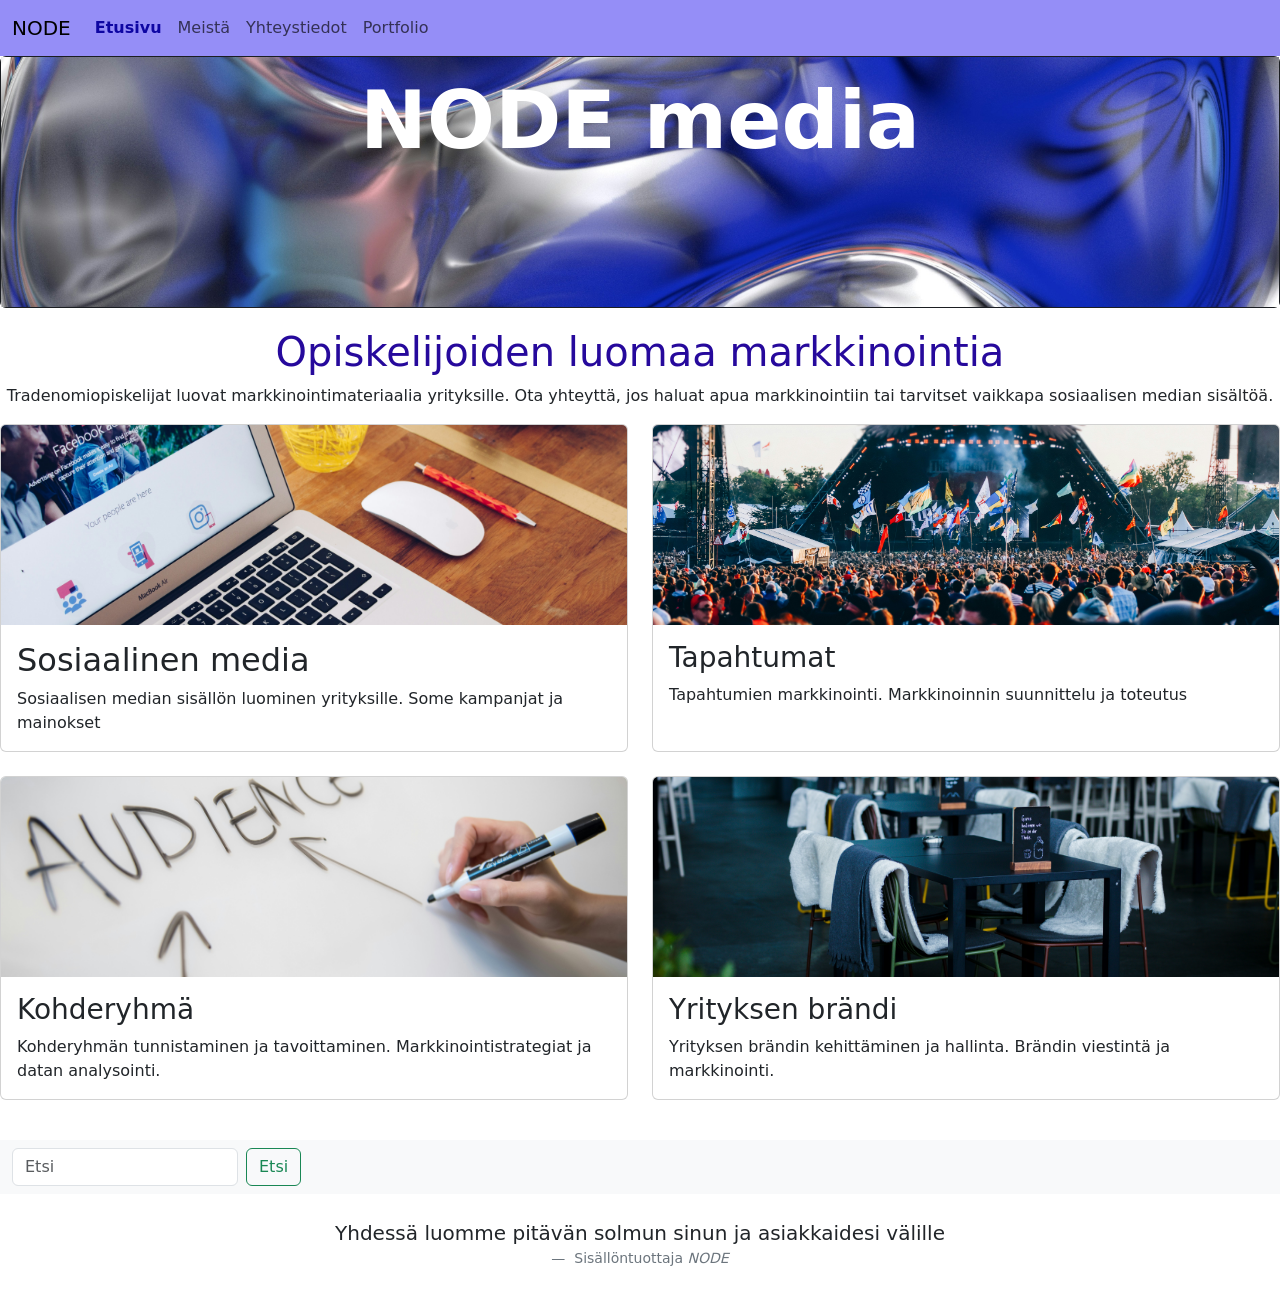
==== commit 10bc71ca: "Add files via upload" ====
--- a/index.html
+++ b/index.html
@@ -24,6 +24,9 @@
         </li>
         <li class="nav-item">
           <a class="nav-link" href="contact.html">Yhteystiedot</a>
+        </li>
+        <li class="nav-item">
+          <a class="nav-link" href="portfolio.html">Portfolio</a>
         </li>
       </ul>
     </div>
--- a/style.css
+++ b/style.css
@@ -45,8 +45,10 @@
         font-style: italic;
         margin-bottom: 20px;
       }
+      /* hienosäätö:flex-wrap,kuvat mobiilissa allekkain. flexboxilla kuvat keskelle ja väliä 40px */
       .kuvapari {
         display: flex;
+        flex-wrap: wrap;
         justify-content: center;
         gap: 40px;
       }
@@ -70,4 +72,39 @@
       }
       body.contactsivu {
         background-color: #e1dff1;
-      }+      }
+      /* karusellin muokkausta*/
+      .carousel-item {
+        height: 500px;
+        overflow: hidden;
+      }
+      /* Muuttaa karusellin kuvat samankokoisiksi ja pitää kuvasuhteen, jotta ne näyttävät yhtenäisiltä */
+      .carousel-item img {
+        height: 500px;
+        object-fit: cover;
+        width: 100%;
+      }
+      /* Mobiililaitteissa karusellin kuvat pienemmiksi, jotta ne mahtuvat paremmin näytölle */
+      @media (max-width: 767px) {
+        .carousel-item img {
+          height: 250px;
+          object-fit: cover;
+        }
+      }
+      body.portfoliosivu {
+        background-color: #e1dff1;
+      }
+      .portfolio-otsikko {
+        font-family: 'Courier New', Courier, monospace;
+        color: #0e06a3;
+        font-size: 2rem;
+    font-weight: bold;
+      }
+      .nappi-linkki {
+        font-family: 'Courier New', Courier, monospace;
+        color: #0e06a3;
+        font-size: 1rem;
+        font-weight: bold;
+        margin-top: 60px;
+      }
+  
